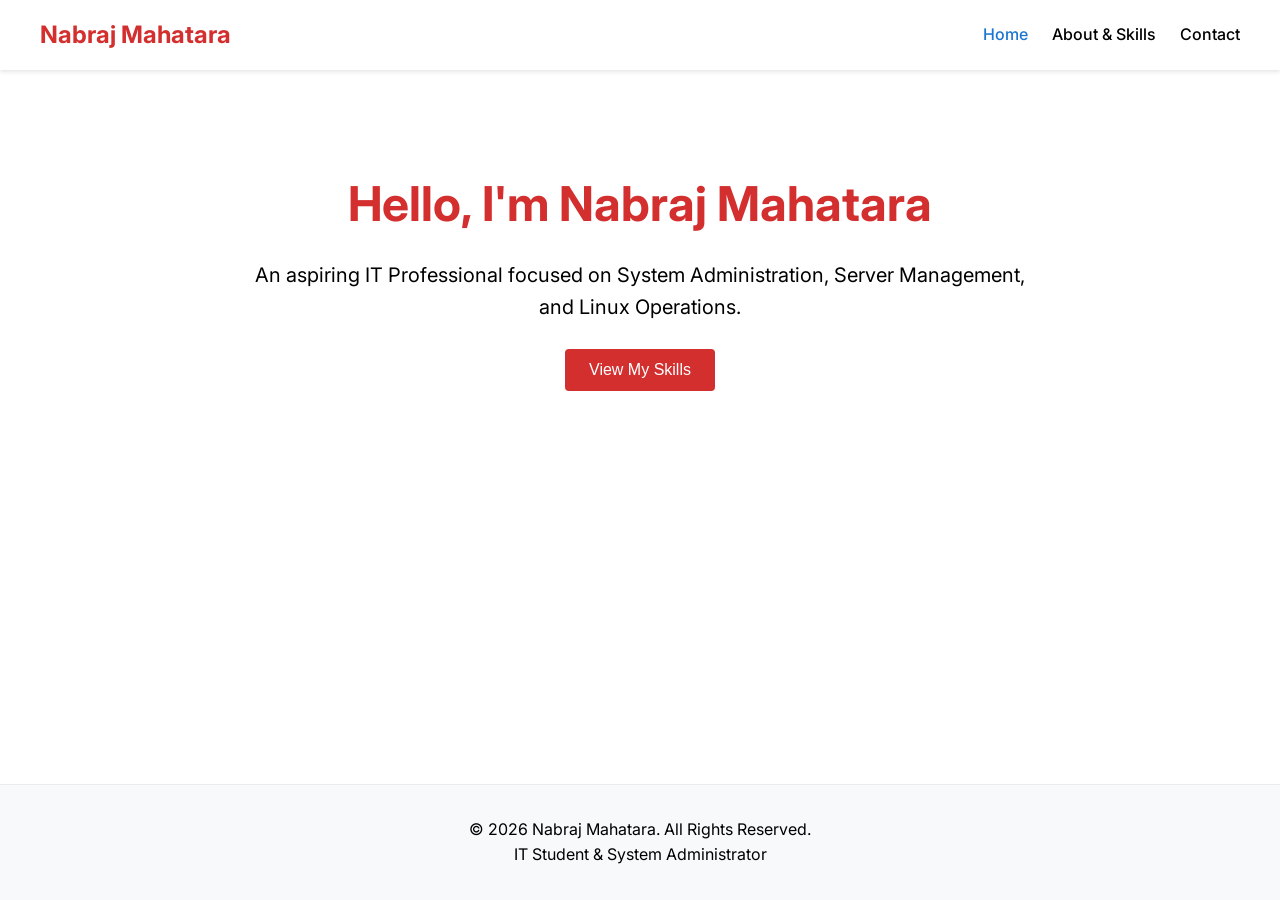
==== index.html @ 3e03acef "Created Static website" ====
<!DOCTYPE html>
<html lang="en">
<head>
  <meta charset="UTF-8">
  <meta name="viewport" content="width=device-width, initial-scale=1.0">
  <title>Nabraj Mahatara - Portfolio</title>
  <meta name="description" content="Portfolio of Nabraj Mahatara, an IT Student skilled in System Administration, Server Management, Linux, and Microsoft Office.">
  <link href="https://fonts.googleapis.com/css2?family=Inter:wght@400;500;700&display=swap" rel="stylesheet">
  <link rel="stylesheet" href="styles/styles.css">
</head>
<body>
  <div id="main-header"></div>
  
  <main>
    <section class="hero">
      <h1>Hello, I'm Nabraj Mahatara</h1>
      <p>An aspiring IT Professional focused on System Administration, Server Management, and Linux Operations.</p>
      <br>
      <a href="about.html"><button>View My Skills</button></a>
    </section>
  </main>
  
  <div id="main-footer"></div>
  <script src="js/components.js"></script>
</body>
</html>
---- styles/styles.css ----
:root {
  --bg-color: #ffffff;
  --text-color: #000000;
  --primary: #d32f2f; /* Red */
  --secondary: #1976d2; /* Blue */
  --font-family: 'Inter', system-ui, -apple-system, sans-serif;
}

* {
  margin: 0;
  padding: 0;
  box-sizing: border-box;
}

body {
  background-color: var(--bg-color);
  color: var(--text-color);
  font-family: var(--font-family);
  line-height: 1.6;
  display: flex;
  flex-direction: column;
  min-height: 100vh;
}

main {
  flex: 1;
  padding: 2rem;
  max-width: 1200px;
  margin: 0 auto;
  width: 100%;
}

/* Typography */
h1, h2, h3 {
  margin-bottom: 1rem;
}

a {
  color: var(--secondary);
  text-decoration: none;
  transition: color 0.3s ease;
}

a:hover {
  color: var(--primary);
}

/* Navbar */
.navbar {
  background-color: var(--bg-color);
  box-shadow: 0 2px 4px rgba(0,0,0,0.1);
  padding: 1rem 2rem;
  position: sticky;
  top: 0;
  z-index: 1000;
}

.navbar-container {
  max-width: 1200px;
  margin: 0 auto;
  display: flex;
  justify-content: space-between;
  align-items: center;
}

.navbar-brand a {
  font-size: 1.5rem;
  font-weight: bold;
  color: var(--primary);
}

.navbar-nav {
  list-style: none;
  display: flex;
  gap: 1.5rem;
}

.navbar-nav a {
  color: var(--text-color);
  font-weight: 500;
  position: relative;
}

.navbar-nav a:hover, .navbar-nav a.active {
  color: var(--secondary);
}

.navbar-nav a::after {
  content: '';
  position: absolute;
  width: 0;
  height: 2px;
  bottom: -4px;
  left: 0;
  background-color: var(--primary);
  transition: width 0.3s ease;
}

.navbar-nav a:hover::after {
  width: 100%;
}

/* Footer */
.footer {
  background-color: #f8f9fa;
  border-top: 1px solid #e9ecef;
  padding: 2rem;
  text-align: center;
  margin-top: auto;
}

/* Hero Section */
.hero {
  text-align: center;
  padding: 4rem 0;
}

.hero h1 {
  font-size: 3rem;
  color: var(--primary);
  margin-bottom: 1rem;
}

.hero p {
  font-size: 1.25rem;
  color: var(--text-color);
  max-width: 800px;
  margin: 0 auto;
}

/* Skills/About Section */
.skills-grid {
  display: grid;
  grid-template-columns: repeat(auto-fit, minmax(250px, 1fr));
  gap: 2rem;
  margin-top: 2rem;
}

.skill-card {
  background: var(--bg-color);
  padding: 2rem;
  border-radius: 8px;
  box-shadow: 0 4px 6px rgba(0,0,0,0.05);
  border: 1px solid #eee;
  border-top: 4px solid var(--secondary);
  transition: transform 0.3s ease, box-shadow 0.3s ease;
}

.skill-card:hover {
  transform: translateY(-5px);
  box-shadow: 0 8px 15px rgba(0,0,0,0.1);
  border-top-color: var(--primary);
}

.skill-card h3 {
  color: var(--secondary);
  font-size: 1.25rem;
}

/* Contact Form */
.contact-container {
  max-width: 600px;
  margin: 0 auto;
}

.contact-form {
  display: flex;
  flex-direction: column;
  gap: 1.5rem;
}

.form-group {
  display: flex;
  flex-direction: column;
  gap: 0.5rem;
}

.form-group label {
  font-weight: bold;
}

.form-group input, .form-group textarea {
  padding: 0.75rem;
  border: 1px solid #ccc;
  border-radius: 4px;
  font-family: inherit;
}

.form-group input:focus, .form-group textarea:focus {
  outline: none;
  border-color: var(--secondary);
  box-shadow: 0 0 0 2px rgba(25, 118, 210, 0.2);
}

button {
  background-color: var(--primary);
  color: white;
  padding: 0.75rem 1.5rem;
  border: none;
  border-radius: 4px;
  font-size: 1rem;
  cursor: pointer;
  transition: background-color 0.3s ease;
}

button:hover {
  background-color: #b71c1c;
}

/* Responsive */
@media (max-width: 768px) {
  .navbar-container {
    flex-direction: column;
    gap: 1rem;
  }
  
  .hero h1 {
    font-size: 2rem;
  }
}
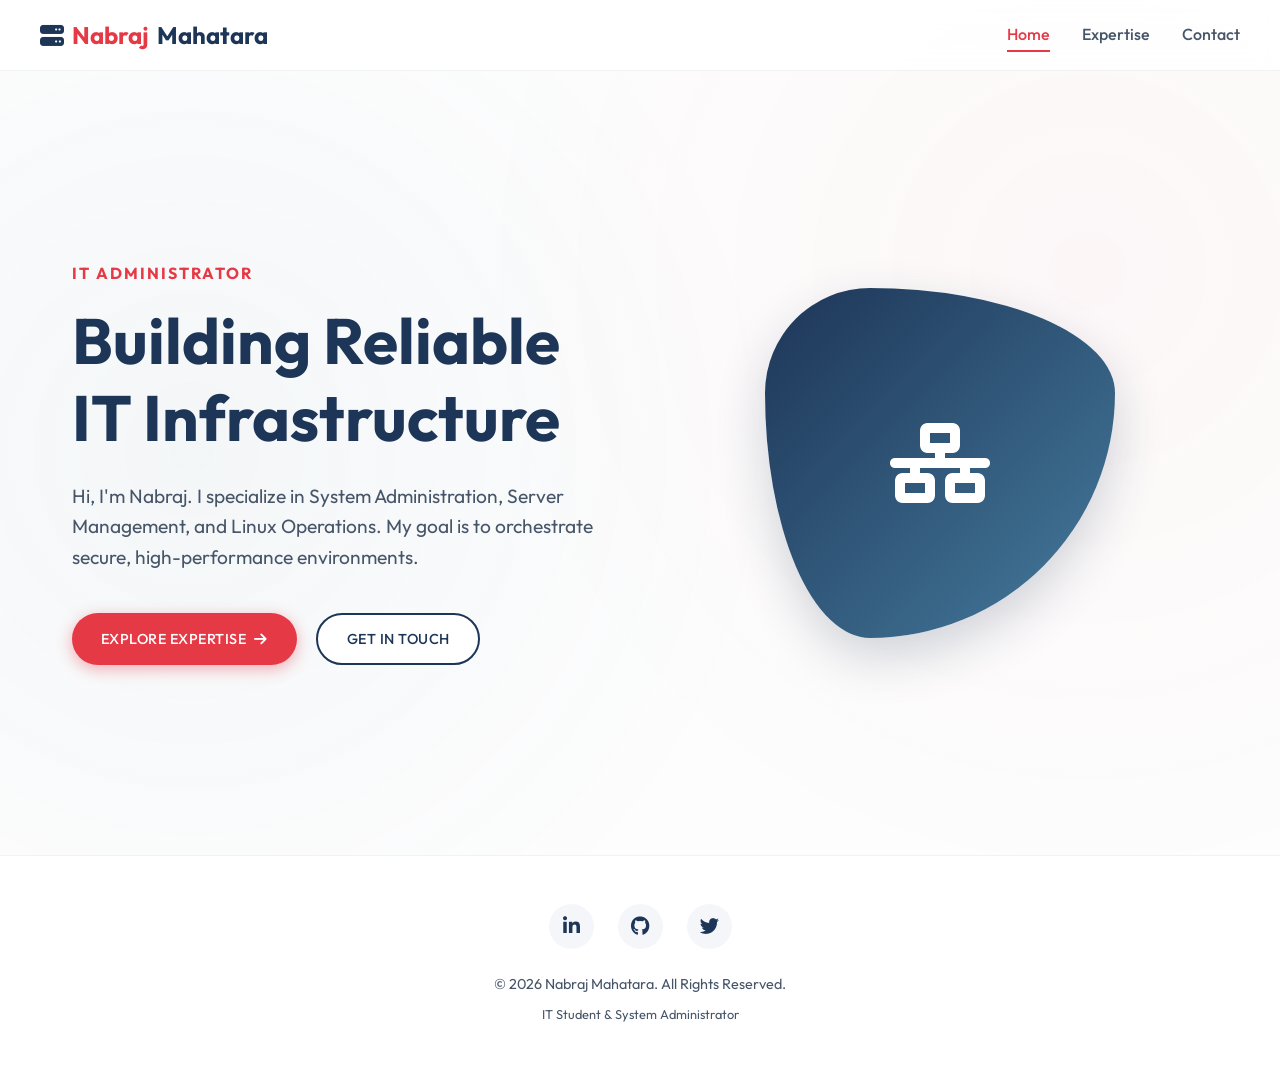
==== commit b8b0dce0: "Updated UI" ====
--- a/index.html
+++ b/index.html
@@ -3,9 +3,8 @@
 <head>
   <meta charset="UTF-8">
   <meta name="viewport" content="width=device-width, initial-scale=1.0">
-  <title>Nabraj Mahatara - Portfolio</title>
-  <meta name="description" content="Portfolio of Nabraj Mahatara, an IT Student skilled in System Administration, Server Management, Linux, and Microsoft Office.">
-  <link href="https://fonts.googleapis.com/css2?family=Inter:wght@400;500;700&display=swap" rel="stylesheet">
+  <title>Nabraj Mahatara | Cloud & System Administration</title>
+  <meta name="description" content="Portfolio of Nabraj Mahatara, an IT Professional skilled in System Administration, Server Management, Linux, and Cloud Infrastructure.">
   <link rel="stylesheet" href="styles/styles.css">
 </head>
 <body>
@@ -13,10 +12,20 @@
   
   <main>
     <section class="hero">
-      <h1>Hello, I'm Nabraj Mahatara</h1>
-      <p>An aspiring IT Professional focused on System Administration, Server Management, and Linux Operations.</p>
-      <br>
-      <a href="about.html"><button>View My Skills</button></a>
+      <div class="hero-content">
+        <span class="hero-subtitle">IT Administrator</span>
+        <h1>Building Reliable<br><span>IT Infrastructure</span></h1>
+        <p>Hi, I'm Nabraj. I specialize in System Administration, Server Management, and Linux Operations. My goal is to orchestrate secure, high-performance environments.</p>
+        <div class="hero-actions">
+          <a href="about.html" class="btn">Explore Expertise <i class="fa-solid fa-arrow-right"></i></a>
+          <a href="contact.html" class="btn btn-secondary">Get in Touch</a>
+        </div>
+      </div>
+      <div class="hero-visual">
+        <div class="shape-1">
+          <i class="fa-solid fa-network-wired"></i>
+        </div>
+      </div>
     </section>
   </main>
   
